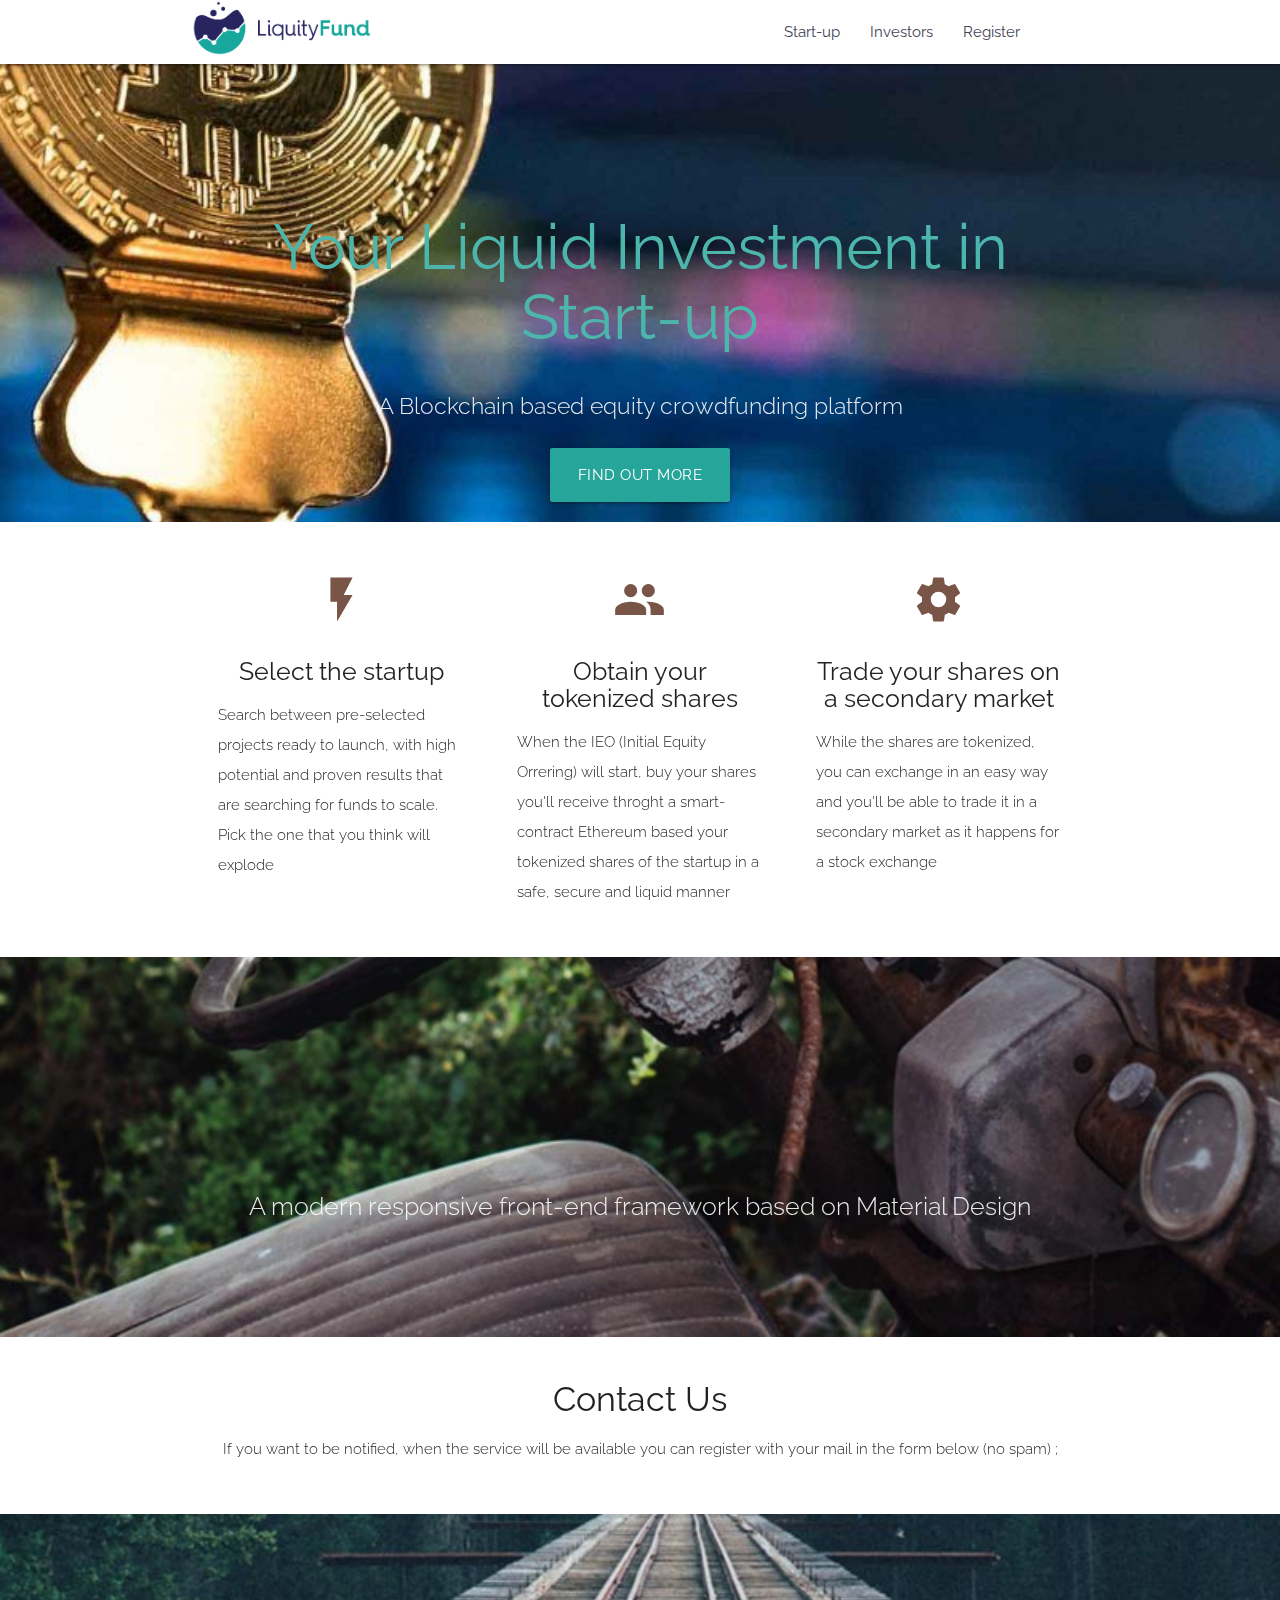
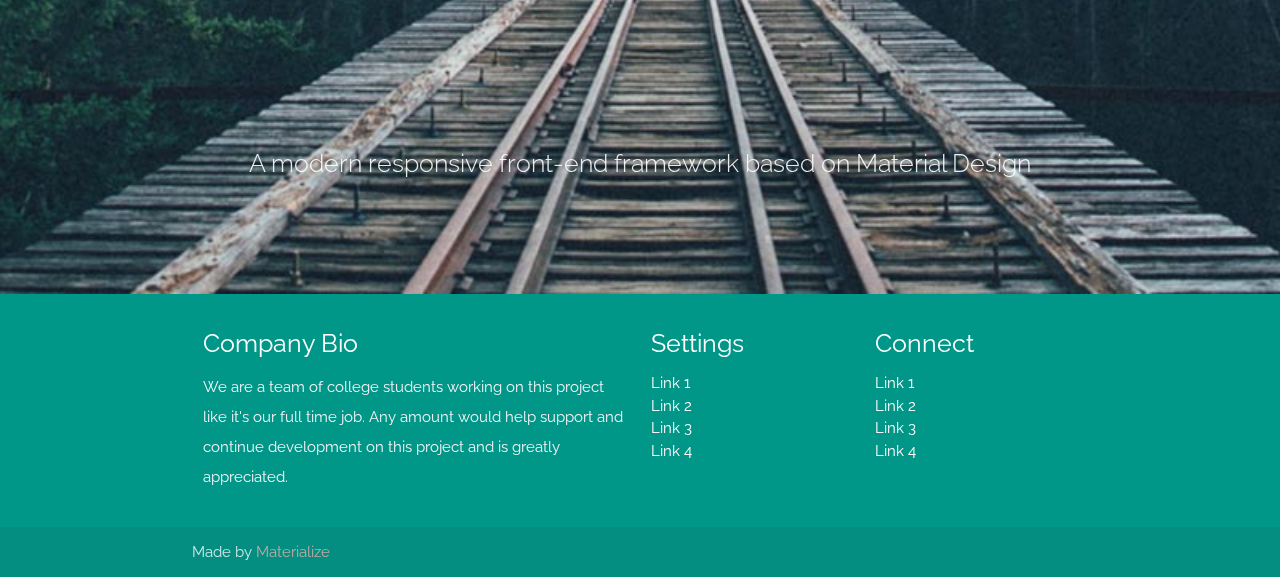
==== index.html @ 366891b7 "first commit" ====
<!DOCTYPE html>
<html lang="en">
<head>
  <meta http-equiv="Content-Type" content="text/html; charset=UTF-8"/>
  <meta name="viewport" content="width=device-width, initial-scale=1"/>
  <title>Parallax Template - Materialize</title>

  <!-- CSS  -->
  <link href="https://fonts.googleapis.com/icon?family=Material+Icons" rel="stylesheet">
  <link href="css/materialize.css" type="text/css" rel="stylesheet" media="screen,projection"/>
  <link href="css/style.css" type="text/css" rel="stylesheet" media="screen,projection"/>
  <!-- Link di Google Font -->
  <link href="https://fonts.googleapis.com/css2?family=Raleway:wght@300&display=swap" rel="stylesheet">


</head>
<body>
  <!-- Fixed Navbar -->
  <div class="navbar-fixed">
    <nav>
      <div class="nav-wrapper white container">
        <a href="./" class="brand-logo"><img id="img-logo" src="lf-logo-long.png" alt="Liquity Fund Logo"/></a>
        <ul class="right hide-on-med-and-down">
          <li><a href="">Start-up</a></li>
          <li><a href="">Investors</a></li>
          <li><a href="">Register</a></li>
        </ul>
      </div>
    </nav>
  </div>

  <div id="index-banner" class="parallax-container">
    <div class="section no-pad-bot">
      <div class="container">
        <br><br>
        <h1 class="header center teal-text text-lighten-2">Your Liquid Investment in Start-up</h2>
        <div class="row center">
          <h5 class="header_subtitle col s12 light">A Blockchain based equity crowdfunding platform</h5>
        </div>
        <div class="row center">
          <a href="http://materializecss.com/getting-started.html" id="download-button" class="btn-large waves-effect waves-light teal lighten-1 hide-on-small-and-down">Find out more</a>
        </div>
        <br><br>

      </div>
    </div>
    <div class="parallax"><img src="background1.jpg" alt="Unsplashed background img 1"></div>
  </div>


  <div class="container">
    <div class="section">

      <!--   Icon Section   -->
      <div class="row">
        <div class="col s12 m4">
          <div class="icon-block">
            <h2 class="center brown-text"><i class="material-icons">flash_on</i></h2>
            <h5 class="center">Select the startup</h5>

            <p class="light">Search between pre-selected projects ready to launch, with high potential and proven results that are searching for funds to scale. Pick the one that you think will explode</p>
          </div>
        </div>

        <div class="col s12 m4">
          <div class="icon-block">
            <h2 class="center brown-text"><i class="material-icons">group</i></h2>
            <h5 class="center">Obtain your tokenized shares</h5>

            <p class="light">When the IEO (Initial Equity Orrering) will start, buy your shares you'll receive throght a smart-contract Ethereum based your tokenized shares of the startup in a safe, secure and liquid manner</p>
          </div>
        </div>

        <div class="col s12 m4">
          <div class="icon-block">
            <h2 class="center brown-text"><i class="material-icons">settings</i></h2>
            <h5 class="center">Trade your shares on a secondary market</h5>

            <p class="light">While the shares are tokenized, you can exchange in an easy way and you'll be able to trade it in a secondary market as it happens for a stock exchange</p>
          </div>
        </div>
      </div>

    </div>
  </div>


  <div class="parallax-container valign-wrapper">
    <div class="section no-pad-bot">
      <div class="container">
        <div class="row center">
          <h5 class="header col s12 light">A modern responsive front-end framework based on Material Design</h5>
        </div>
      </div>
    </div>
    <div class="parallax"><img src="background2.jpg" alt="Unsplashed background img 2"></div>
  </div>

  <div class="container">
    <div class="section">

      <div class="row">
        <div class="col s12 center">
          <h3><i class="mdi-content-send brown-text"></i></h3>
          <h4>Contact Us</h4>
          <p class="center-align light">If you want to be notified, when the service will be available you can register with your mail in the form below (no spam)  ;</p>
        </div>
      </div>

    </div>
  </div>


  <div class="parallax-container valign-wrapper">
    <div class="section no-pad-bot">
      <div class="container">
        <div class="row center">
          <h5 class="header col s12 light">A modern responsive front-end framework based on Material Design</h5>
        </div>
      </div>
    </div>
    <div class="parallax"><img src="background3.jpg" alt="Unsplashed background img 3"></div>
  </div>

  <footer class="page-footer teal">
    <div class="container">
      <div class="row">
        <div class="col l6 s12">
          <h5 class="white-text">Company Bio</h5>
          <p class="grey-text text-lighten-4">We are a team of college students working on this project like it's our full time job. Any amount would help support and continue development on this project and is greatly appreciated.</p>


        </div>
        <div class="col l3 s12">
          <h5 class="white-text">Settings</h5>
          <ul>
            <li><a class="white-text" href="#!">Link 1</a></li>
            <li><a class="white-text" href="#!">Link 2</a></li>
            <li><a class="white-text" href="#!">Link 3</a></li>
            <li><a class="white-text" href="#!">Link 4</a></li>
          </ul>
        </div>
        <div class="col l3 s12">
          <h5 class="white-text">Connect</h5>
          <ul>
            <li><a class="white-text" href="#!">Link 1</a></li>
            <li><a class="white-text" href="#!">Link 2</a></li>
            <li><a class="white-text" href="#!">Link 3</a></li>
            <li><a class="white-text" href="#!">Link 4</a></li>
          </ul>
        </div>
      </div>
    </div>
    <div class="footer-copyright">
      <div class="container">
      Made by <a class="brown-text text-lighten-3" href="http://materializecss.com">Materialize</a>
      </div>
    </div>
  </footer>


  <!--  Scripts-->
  <script src="https://code.jquery.com/jquery-2.1.1.min.js"></script>
  <script src="js/materialize.js"></script>
  <script src="js/init.js"></script>

  </body>
</html>
---- css/style.css ----
/* Custom Stylesheet */
/**
 * Use this file to override Materialize files so you can update
 * the core Materialize files in the future
 *
 * Made By MaterializeCSS.com
 */

 body {
  font-family: 'Raleway', sans-serif;

 }

 nav {
     background-color: white;
 }

#img-logo {
    max-height: 55px;
}

nav ul a,
nav .brand-logo {
  color: #445;
}
nav .brand-logo {
  font-family: 'Raleway', sans-serif;
}

nav .brand-logo {
    /*left: 15%;
    padding-left: 10%;
    -webkit-transform: translateX(-50%);
    transform: translateX(-50%);*/
  }

nav .right {
  right: 5%;
  -webkit-transform: translateX(-20%);
    transform: translateX(-20%);
}

p {
  line-height: 2rem;
}

.sidenav-trigger {
  color: #26a69a;
}

.parallax {
  zoom: 160%;
  position: relative;
  bottom -30px;
  left 30%;

 
}
.parallax-container {
  min-height: 380px;
  line-height: 0;
  height: auto;
  color: rgba(255,255,255,.9);
}
  .parallax-container .section {
    width: 100%;
  }

  .header {
    margin-top: 15%;
  }

  .header_subtitle {
    font-size: 1.5em;
  }

@media only screen and (max-width : 992px) {
  .parallax-container .section {
    position: absolute;
    top: 40%;
  }
  #index-banner .section {
    top: 10%;
  }
}

@media only screen and (max-width : 600px) {
  #index-banner .section {
    top: 0;
  }
}

.icon-block {
  padding: 0 15px;
}
.icon-block .material-icons {
  font-size: inherit;
}

footer.page-footer {
  margin: 0;
}
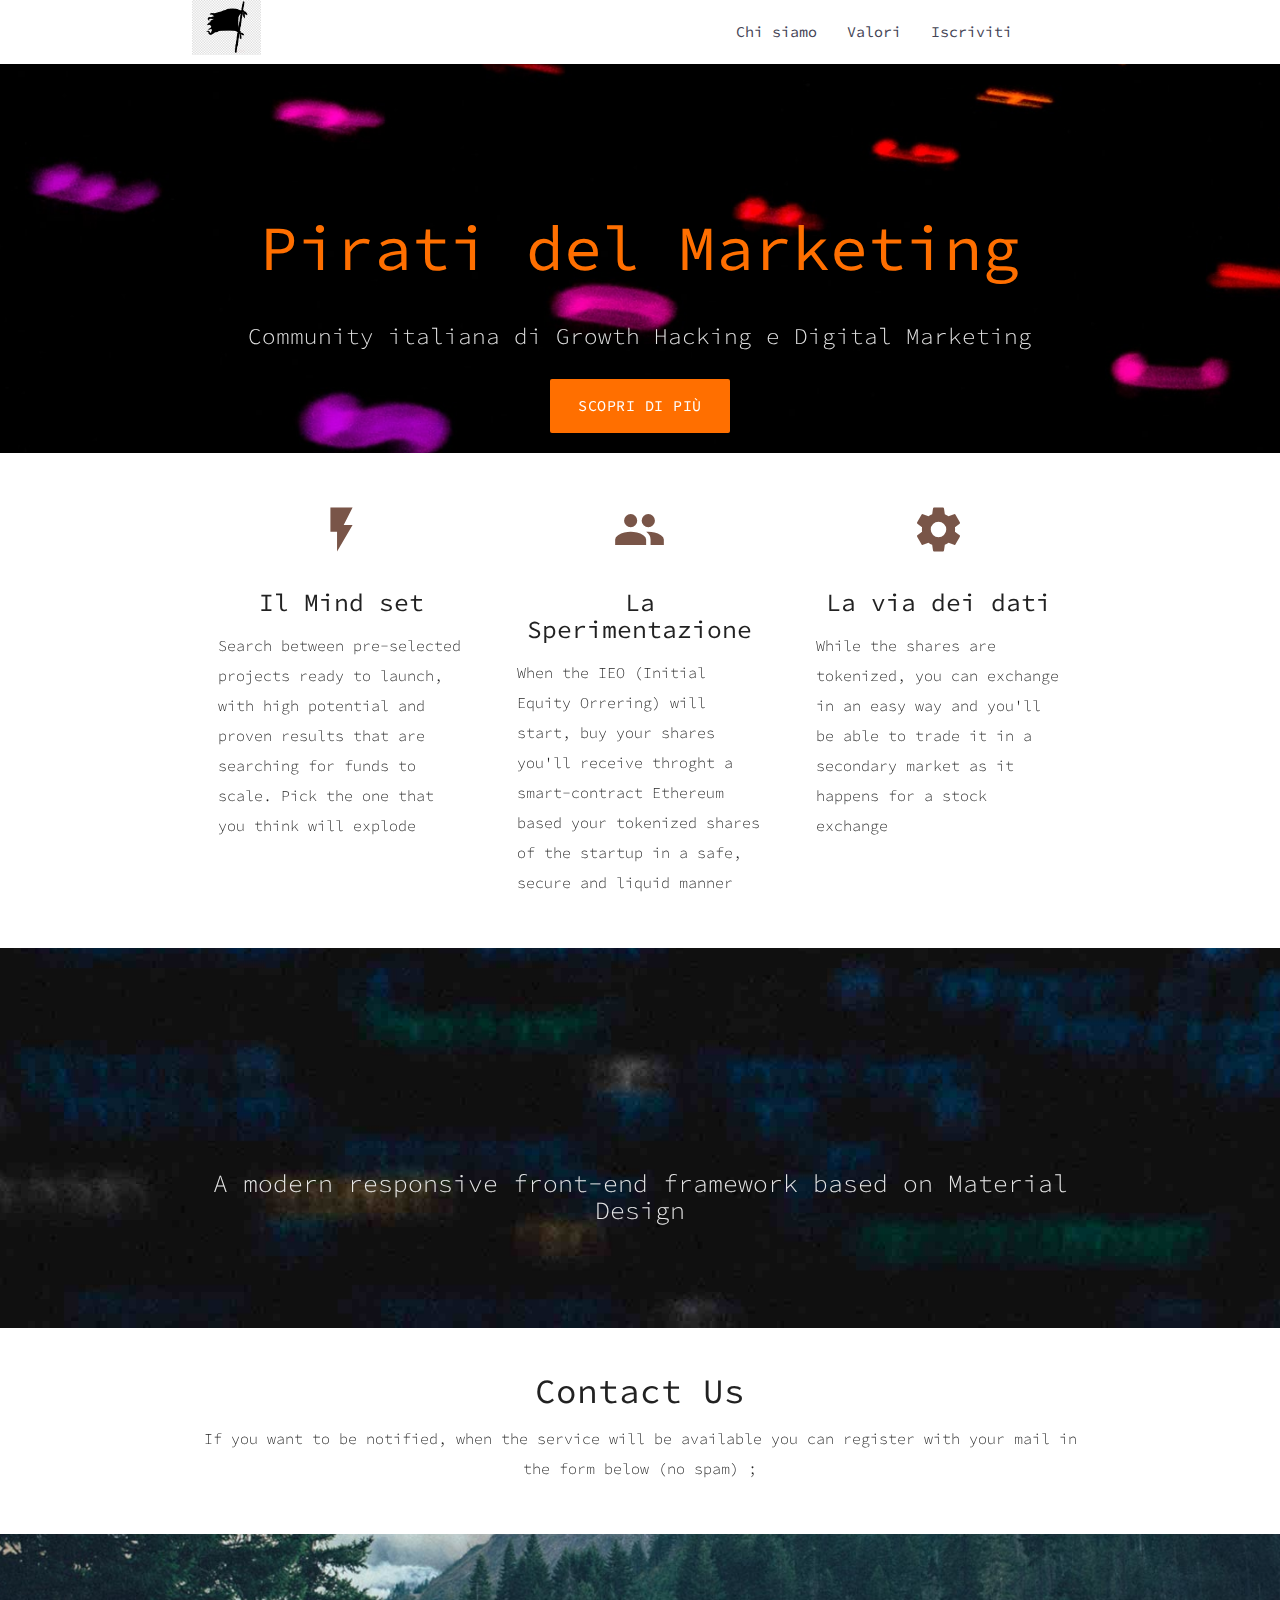
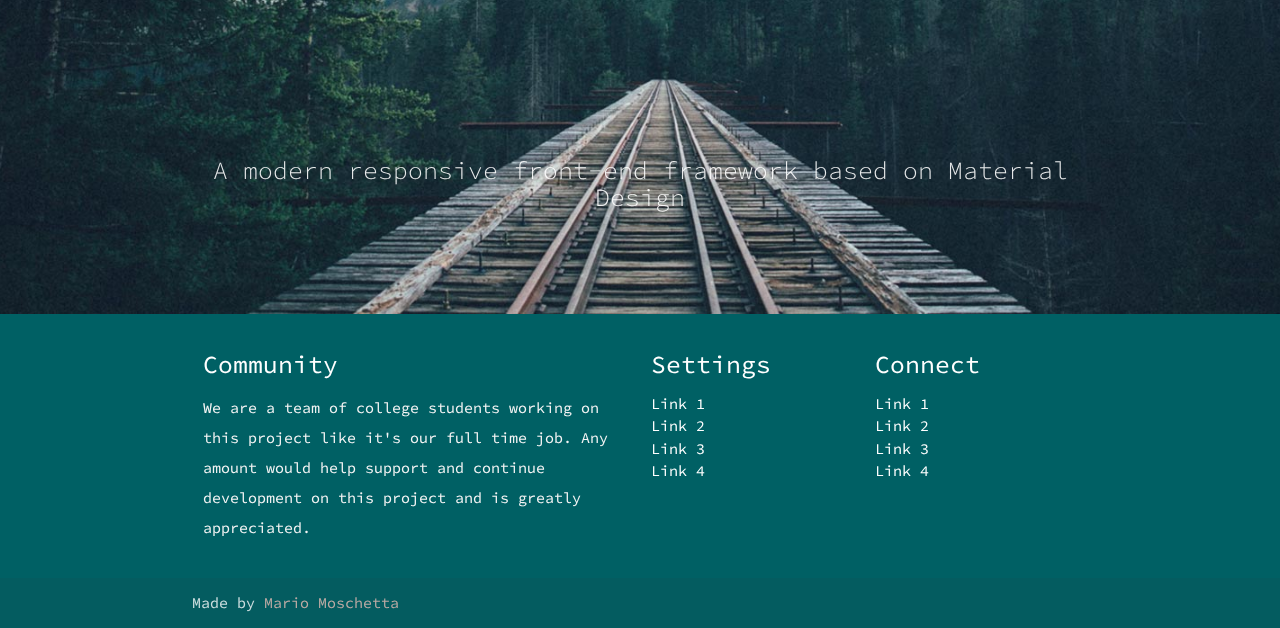
==== commit 41a0d158: "titolo e background" ====
--- a/index.html
+++ b/index.html
@@ -1,9 +1,11 @@
 <!DOCTYPE html>
 <html lang="en">
+
+
 <head>
   <meta http-equiv="Content-Type" content="text/html; charset=UTF-8"/>
   <meta name="viewport" content="width=device-width, initial-scale=1"/>
-  <title>Parallax Template - Materialize</title>
+  <title>Pirati del marketing</title>
 
   <!-- CSS  -->
   <link href="https://fonts.googleapis.com/icon?family=Material+Icons" rel="stylesheet">
@@ -11,7 +13,8 @@
   <link href="css/style.css" type="text/css" rel="stylesheet" media="screen,projection"/>
   <!-- Link di Google Font -->
   <link href="https://fonts.googleapis.com/css2?family=Raleway:wght@300&display=swap" rel="stylesheet">
-
+<link href="https://fonts.googleapis.com/css2?family=Source+Sans+Pro:ital,wght@0,200;0,300;0,400;0,600;0,700;0,900;1,200;1,300;1,400;1,600;1,700;1,900&display=swap" rel="stylesheet">
+<link href="https://fonts.googleapis.com/css2?family=Source+Code+Pro:ital,wght@0,300;0,400;0,500;0,600;0,700;0,900;1,200;1,300;1,400;1,500;1,600;1,700;1,900&display=swap" rel="stylesheet">
 
 </head>
 <body>
@@ -21,9 +24,9 @@
       <div class="nav-wrapper white container">
         <a href="./" class="brand-logo"><img id="img-logo" src="lf-logo-long.png" alt="Liquity Fund Logo"/></a>
         <ul class="right hide-on-med-and-down">
-          <li><a href="">Start-up</a></li>
-          <li><a href="">Investors</a></li>
-          <li><a href="">Register</a></li>
+          <li><a href="">Chi siamo</a></li>
+          <li><a href="">Valori</a></li>
+          <li><a href="">Iscriviti</a></li>
         </ul>
       </div>
     </nav>
@@ -32,13 +35,13 @@
   <div id="index-banner" class="parallax-container">
     <div class="section no-pad-bot">
       <div class="container">
-        <br><br>
-        <h1 class="header center teal-text text-lighten-2">Your Liquid Investment in Start-up</h2>
+        <br><br> 
+        <h1 class="header center amber-text text-darken-4">Pirati del Marketing</h2>
         <div class="row center">
-          <h5 class="header_subtitle col s12 light">A Blockchain based equity crowdfunding platform</h5>
+          <h5 class="header_subtitle col s12 light">Community italiana di Growth Hacking e Digital Marketing</h5>
         </div>
         <div class="row center">
-          <a href="http://materializecss.com/getting-started.html" id="download-button" class="btn-large waves-effect waves-light teal lighten-1 hide-on-small-and-down">Find out more</a>
+          <a href="#the-idea" class="btn-large waves-effect waves-light amber darken-4 hide-on-small-and-down">Scopri di più</a>
         </div>
         <br><br>
 
@@ -47,7 +50,8 @@
     <div class="parallax"><img src="background1.jpg" alt="Unsplashed background img 1"></div>
   </div>
 
-
+<!-- Servizio -->
+  <div id="the-idea">
   <div class="container">
     <div class="section">
 
@@ -56,7 +60,7 @@
         <div class="col s12 m4">
           <div class="icon-block">
             <h2 class="center brown-text"><i class="material-icons">flash_on</i></h2>
-            <h5 class="center">Select the startup</h5>
+            <h5 class="center">Il Mind set</h5>
 
             <p class="light">Search between pre-selected projects ready to launch, with high potential and proven results that are searching for funds to scale. Pick the one that you think will explode</p>
           </div>
@@ -65,7 +69,7 @@
         <div class="col s12 m4">
           <div class="icon-block">
             <h2 class="center brown-text"><i class="material-icons">group</i></h2>
-            <h5 class="center">Obtain your tokenized shares</h5>
+            <h5 class="center">La Sperimentazione</h5>
 
             <p class="light">When the IEO (Initial Equity Orrering) will start, buy your shares you'll receive throght a smart-contract Ethereum based your tokenized shares of the startup in a safe, secure and liquid manner</p>
           </div>
@@ -74,7 +78,7 @@
         <div class="col s12 m4">
           <div class="icon-block">
             <h2 class="center brown-text"><i class="material-icons">settings</i></h2>
-            <h5 class="center">Trade your shares on a secondary market</h5>
+            <h5 class="center">La via dei dati</h5>
 
             <p class="light">While the shares are tokenized, you can exchange in an easy way and you'll be able to trade it in a secondary market as it happens for a stock exchange</p>
           </div>
@@ -122,11 +126,11 @@
     <div class="parallax"><img src="background3.jpg" alt="Unsplashed background img 3"></div>
   </div>
 
-  <footer class="page-footer teal">
+  <footer class="page-footer  cyan darken-4">
     <div class="container">
       <div class="row">
         <div class="col l6 s12">
-          <h5 class="white-text">Company Bio</h5>
+          <h5 class="white-text">Community</h5>
           <p class="grey-text text-lighten-4">We are a team of college students working on this project like it's our full time job. Any amount would help support and continue development on this project and is greatly appreciated.</p>
 
 
@@ -153,7 +157,7 @@
     </div>
     <div class="footer-copyright">
       <div class="container">
-      Made by <a class="brown-text text-lighten-3" href="http://materializecss.com">Materialize</a>
+      Made by <a class="brown-text text-lighten-3" href="http://materializecss.com">Mario Moschetta</a>
       </div>
     </div>
   </footer>
--- a/css/style.css
+++ b/css/style.css
@@ -7,7 +7,7 @@
  */
 
  body {
-  font-family: 'Raleway', sans-serif;
+  font-family: 'Source Code Pro', monospace;
 
  }
 
@@ -49,7 +49,7 @@
 }
 
 .parallax {
-  zoom: 160%;
+  zoom: 90%;
   position: relative;
   bottom -30px;
   left 30%;
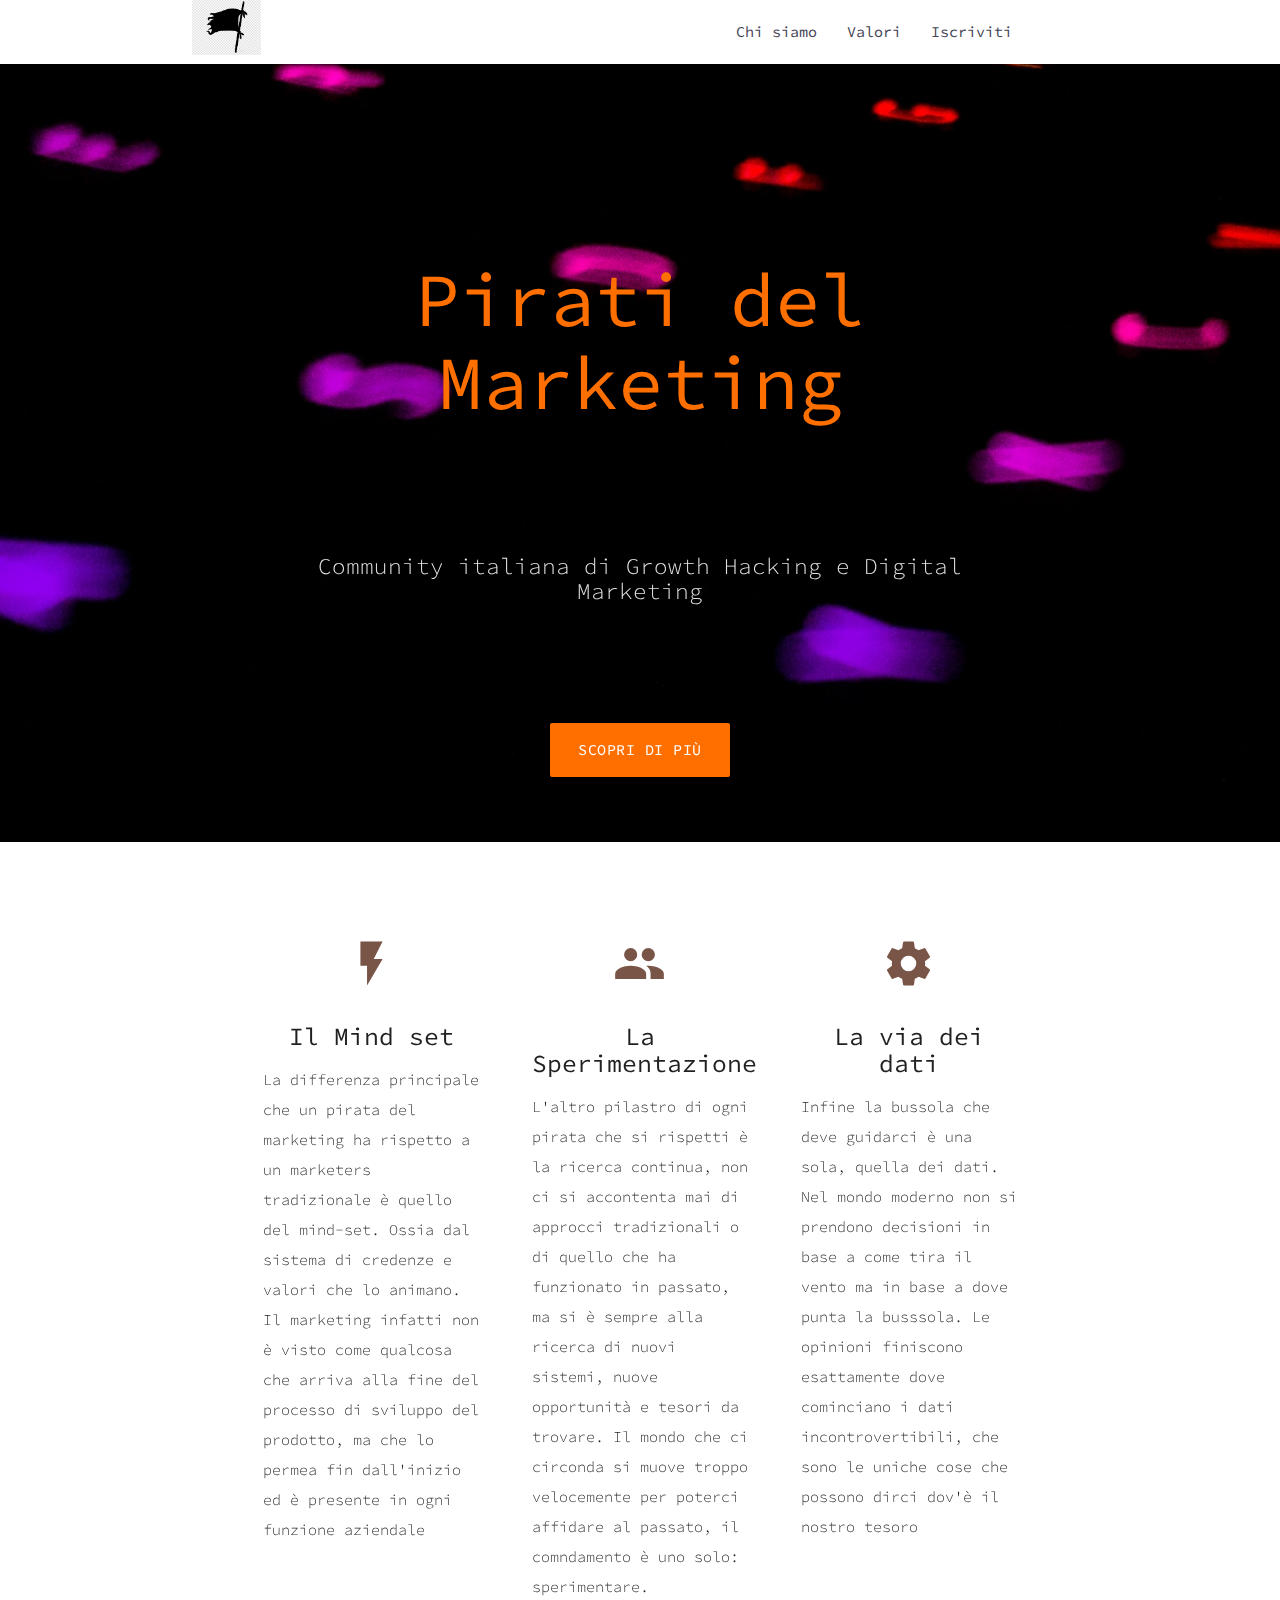
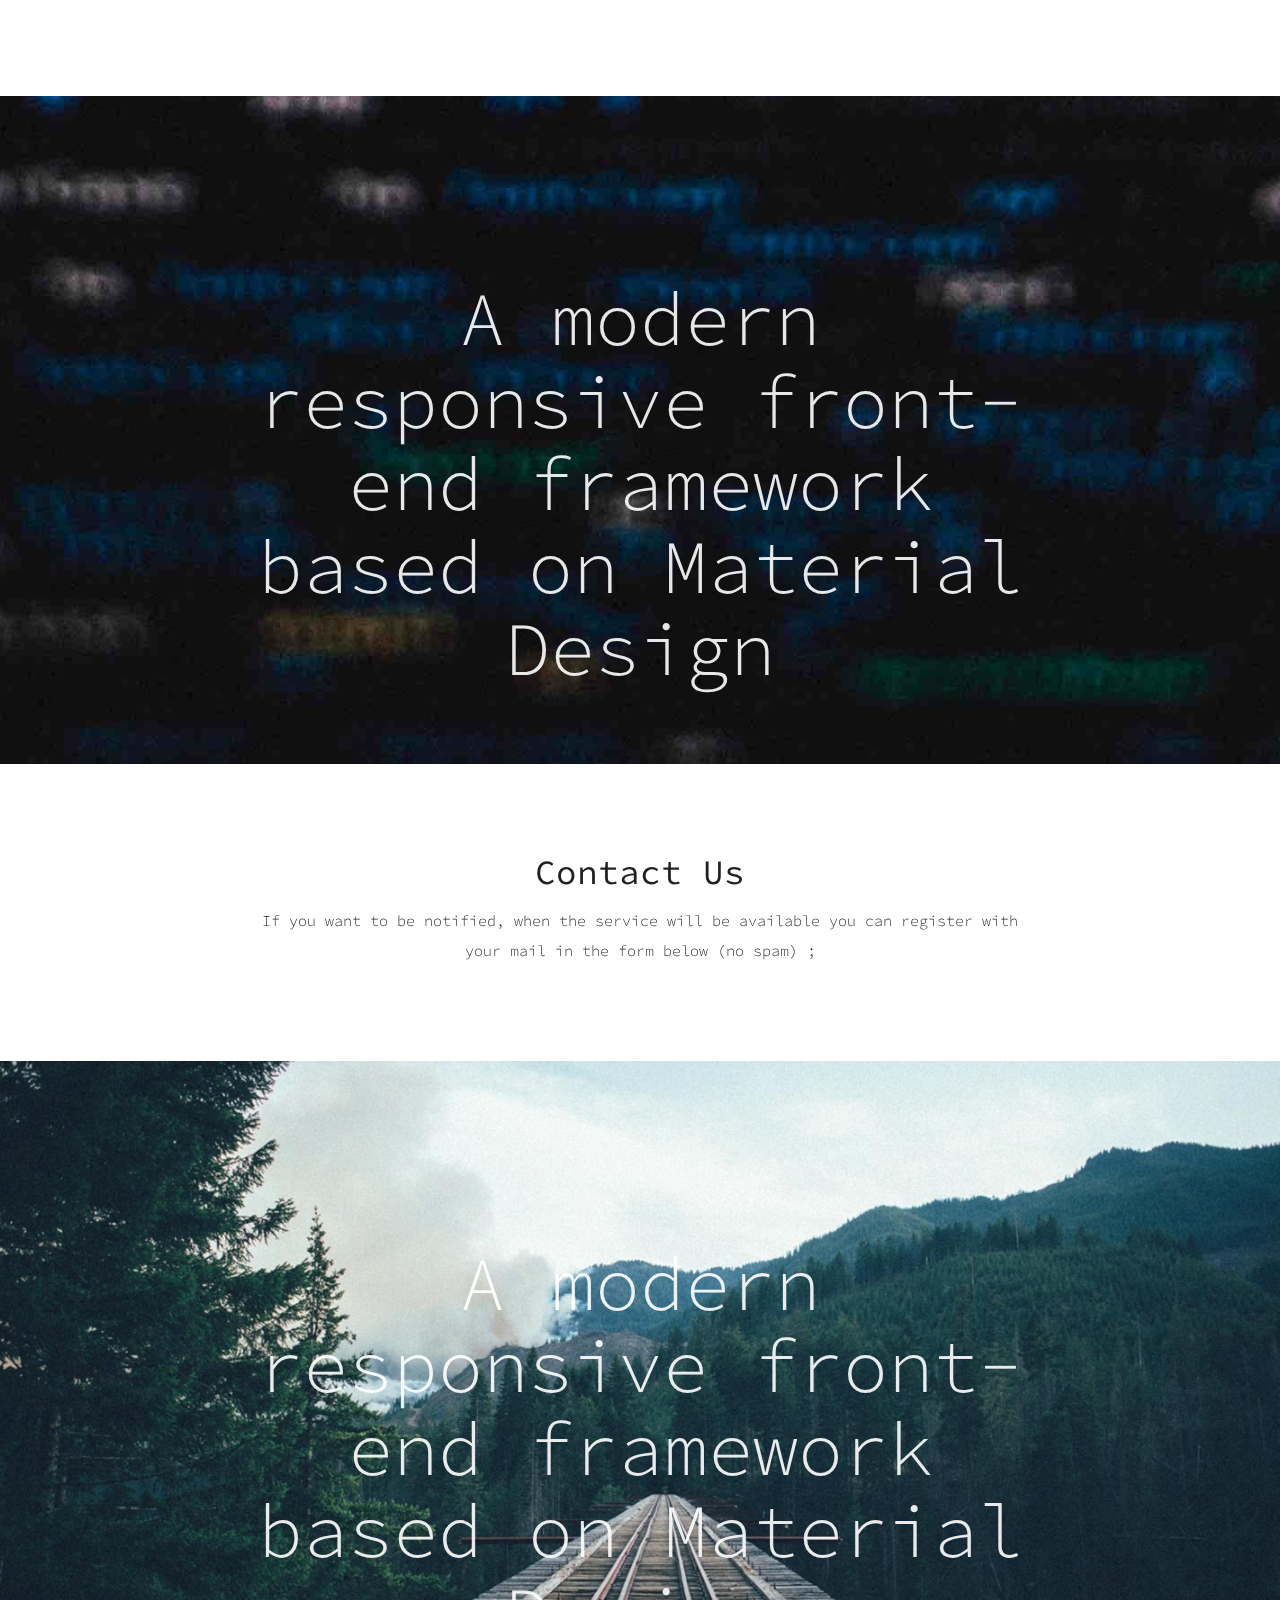
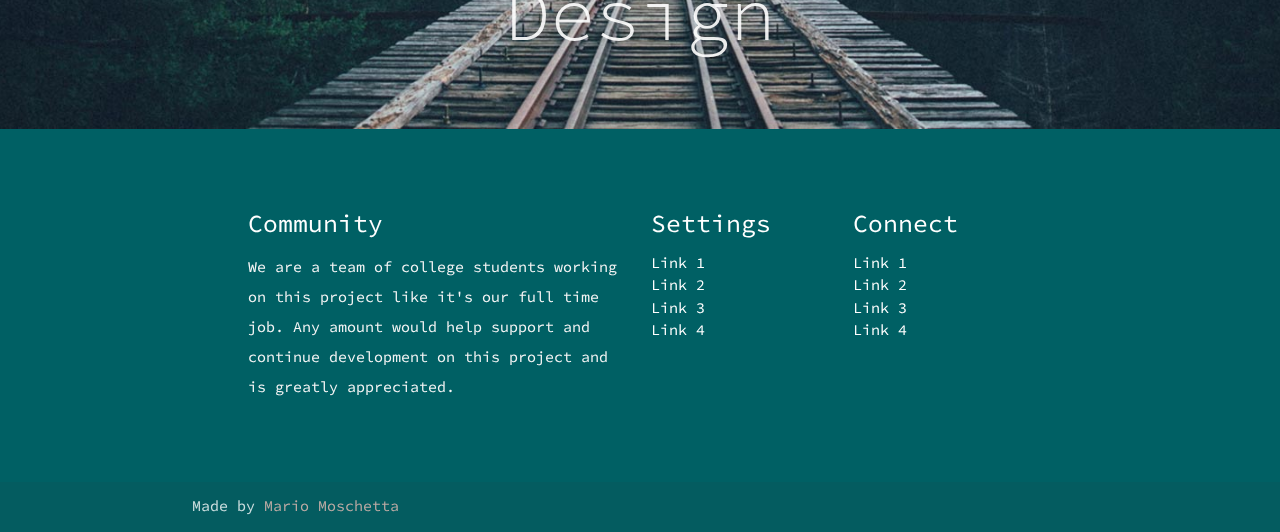
==== commit 24b1647e: "descrizione" ====
--- a/index.html
+++ b/index.html
@@ -22,7 +22,7 @@
   <div class="navbar-fixed">
     <nav>
       <div class="nav-wrapper white container">
-        <a href="./" class="brand-logo"><img id="img-logo" src="lf-logo-long.png" alt="Liquity Fund Logo"/></a>
+        <a href="./" class="brand-logo"><img id="img-logo" src="lf-logo-long.png" alt="Piratidelmarketing logo"/></a>
         <ul class="right hide-on-med-and-down">
           <li><a href="">Chi siamo</a></li>
           <li><a href="">Valori</a></li>
@@ -62,7 +62,7 @@
             <h2 class="center brown-text"><i class="material-icons">flash_on</i></h2>
             <h5 class="center">Il Mind set</h5>
 
-            <p class="light">Search between pre-selected projects ready to launch, with high potential and proven results that are searching for funds to scale. Pick the one that you think will explode</p>
+            <p class="light">La differenza principale che un pirata del marketing ha rispetto a un marketers tradizionale è quello del mind-set. Ossia dal sistema di credenze e valori che lo animano. Il marketing infatti non è visto come qualcosa che arriva alla fine del processo di sviluppo del prodotto, ma che lo permea fin dall'inizio ed è presente in ogni funzione aziendale</p>
           </div>
         </div>
 
@@ -71,7 +71,7 @@
             <h2 class="center brown-text"><i class="material-icons">group</i></h2>
             <h5 class="center">La Sperimentazione</h5>
 
-            <p class="light">When the IEO (Initial Equity Orrering) will start, buy your shares you'll receive throght a smart-contract Ethereum based your tokenized shares of the startup in a safe, secure and liquid manner</p>
+            <p class="light">L'altro pilastro di ogni pirata che si rispetti è la ricerca continua, non ci si accontenta mai di approcci tradizionali o di quello che ha funzionato in passato, ma si è sempre alla ricerca di nuovi sistemi, nuove opportunità e tesori da trovare. Il mondo che ci circonda si muove troppo velocemente per poterci affidare al passato, il comndamento è uno solo: sperimentare.</p>
           </div>
         </div>
 
@@ -80,7 +80,7 @@
             <h2 class="center brown-text"><i class="material-icons">settings</i></h2>
             <h5 class="center">La via dei dati</h5>
 
-            <p class="light">While the shares are tokenized, you can exchange in an easy way and you'll be able to trade it in a secondary market as it happens for a stock exchange</p>
+            <p class="light">Infine la bussola che deve guidarci è una sola, quella dei dati. Nel mondo moderno non si prendono decisioni in base a come tira il vento ma in base a dove punta la busssola. Le opinioni finiscono esattamente dove cominciano i dati incontrovertibili, che sono le uniche cose che possono dirci dov'è il nostro tesoro</p>
           </div>
         </div>
       </div>
--- a/css/style.css
+++ b/css/style.css
@@ -43,6 +43,25 @@
 p {
   line-height: 2rem;
 }
+
+.header {
+  padding: 5%
+}
+
+.header {
+    font-size: 5em;
+}
+
+.header_subtitle {
+  padding: 5%
+}
+
+.row
+
+{
+  padding: 5%;
+}
+
 
 .sidenav-trigger {
   color: #26a69a;
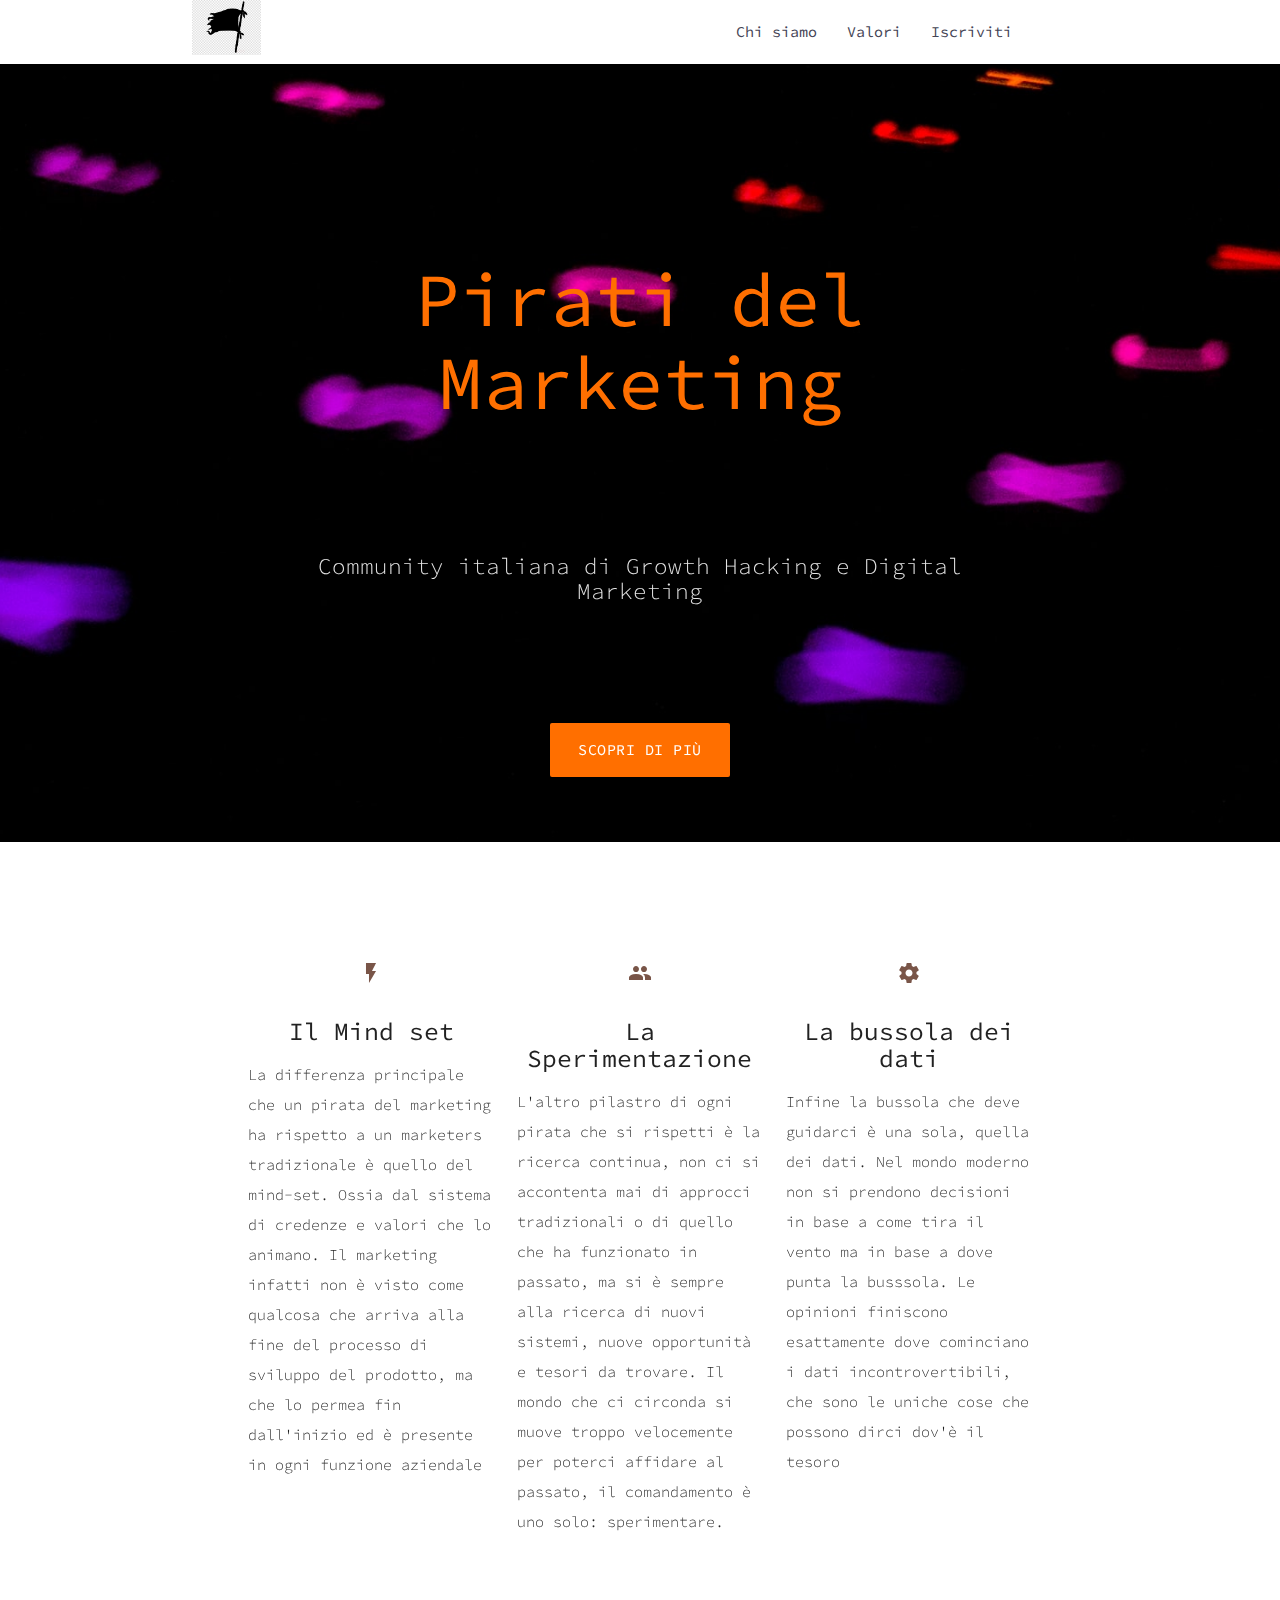
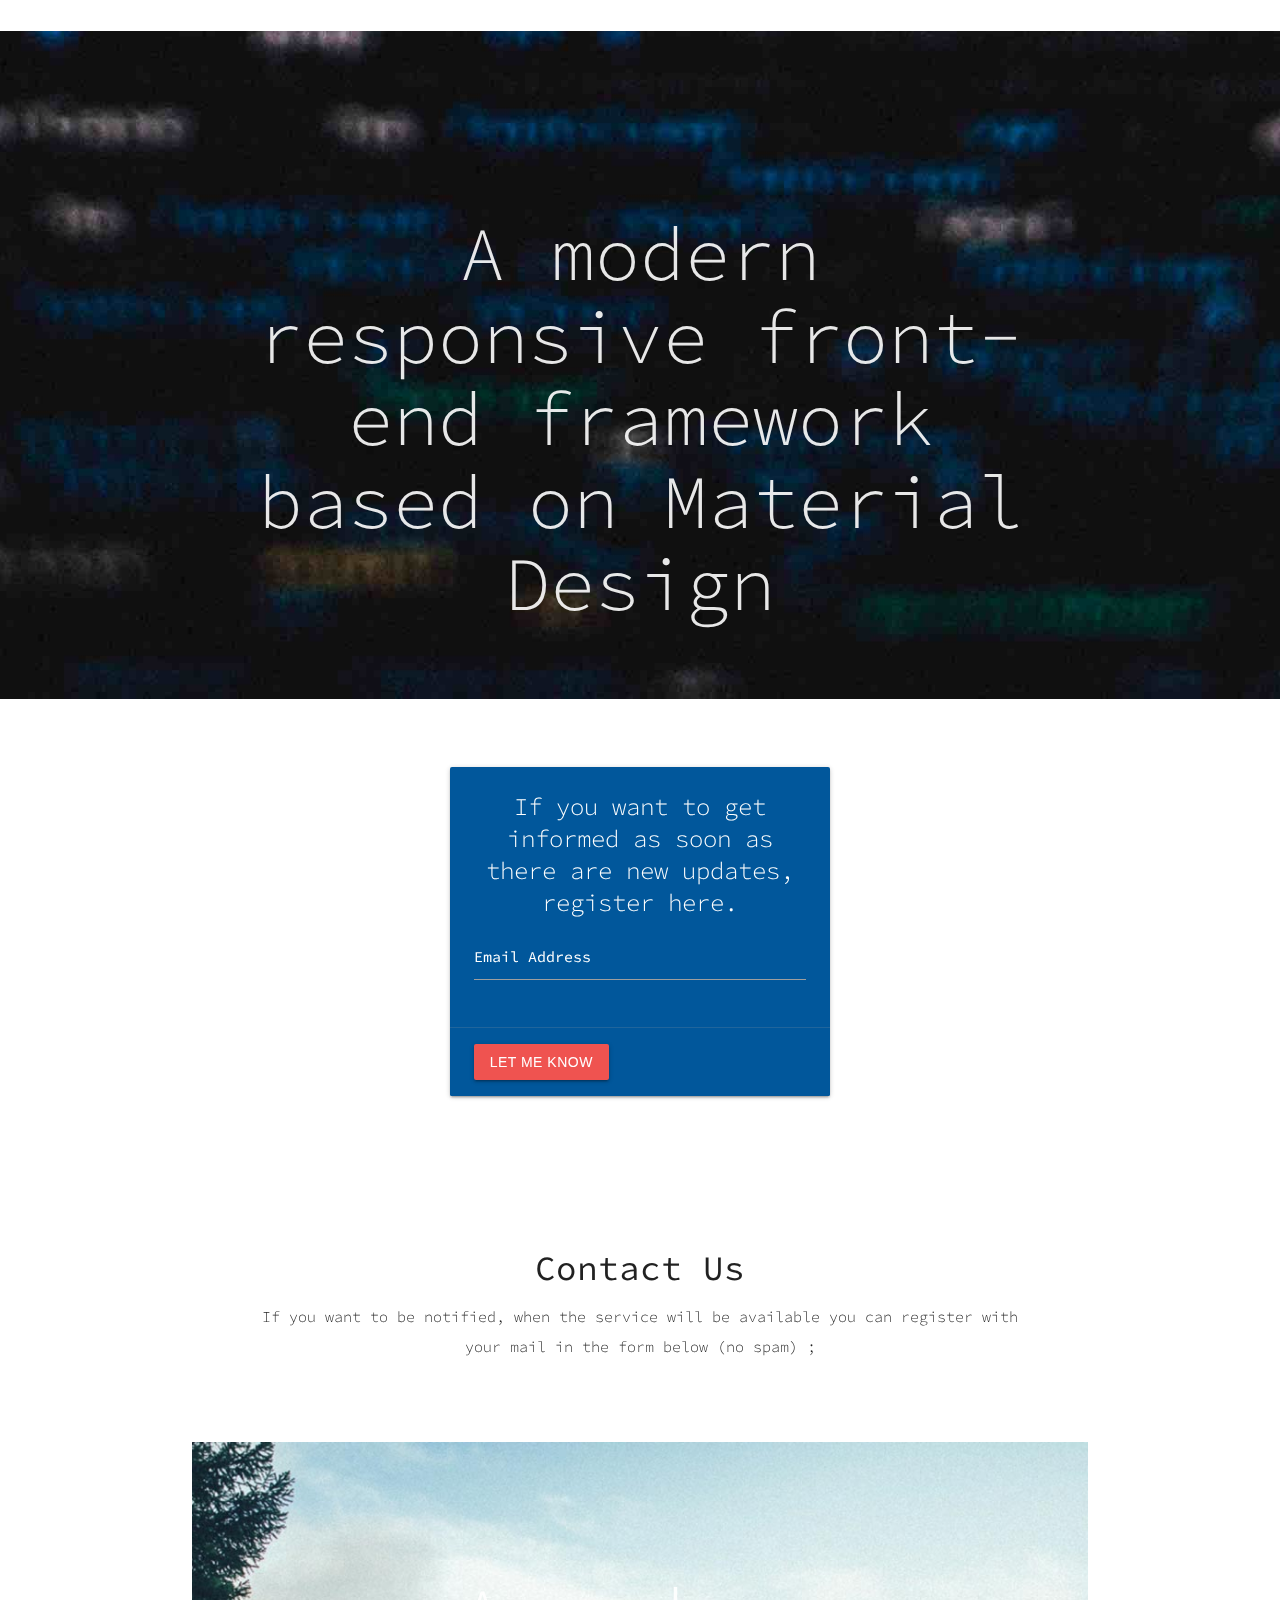
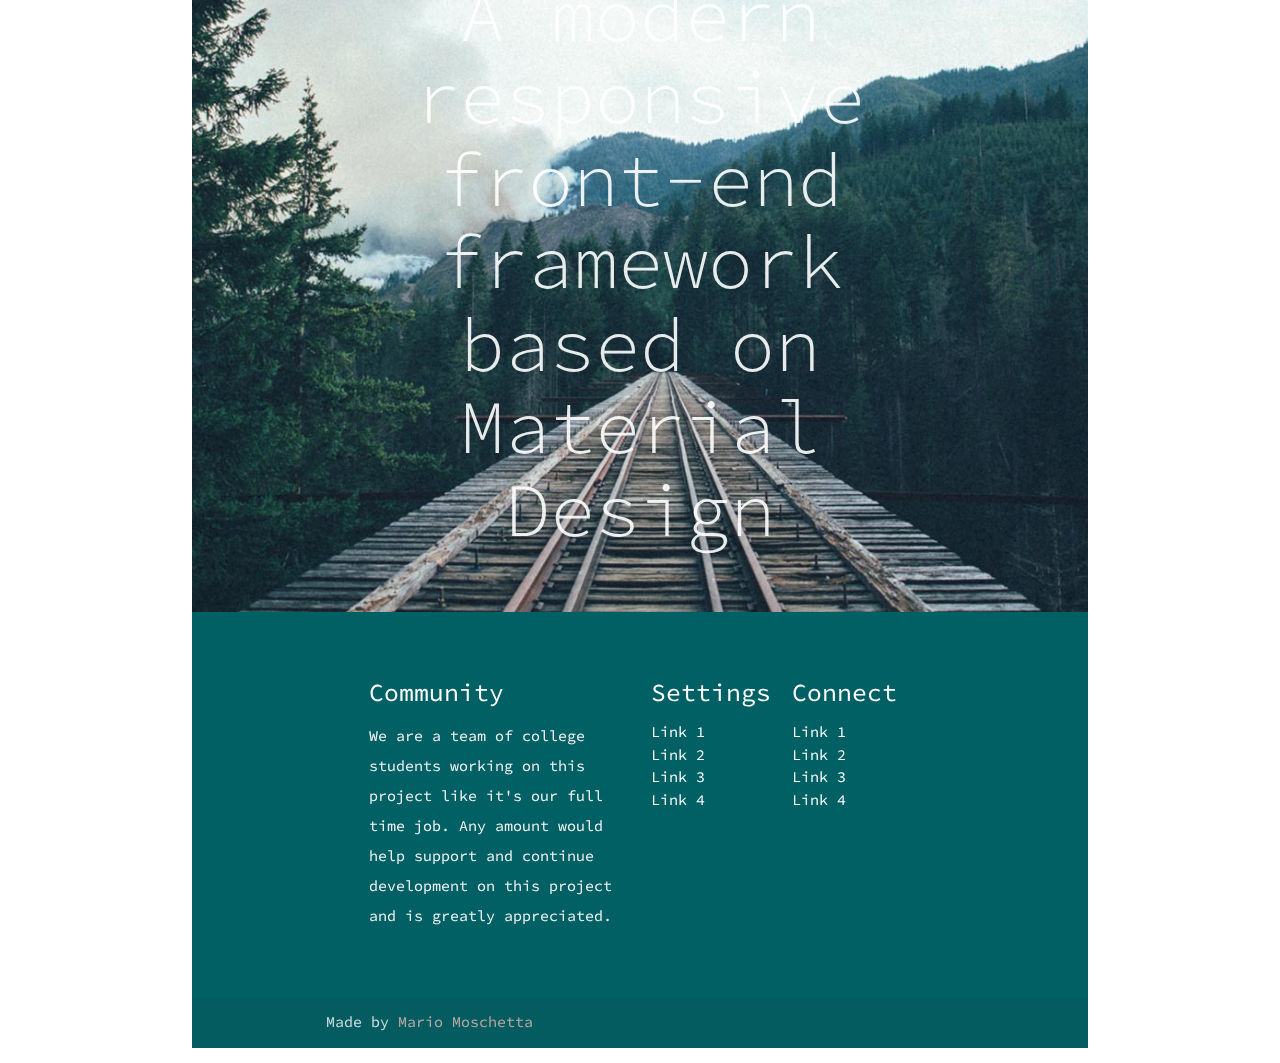
==== commit ab90ce4a: "descrizione" ====
--- a/index.html
+++ b/index.html
@@ -71,16 +71,16 @@
             <h2 class="center brown-text"><i class="material-icons">group</i></h2>
             <h5 class="center">La Sperimentazione</h5>
 
-            <p class="light">L'altro pilastro di ogni pirata che si rispetti è la ricerca continua, non ci si accontenta mai di approcci tradizionali o di quello che ha funzionato in passato, ma si è sempre alla ricerca di nuovi sistemi, nuove opportunità e tesori da trovare. Il mondo che ci circonda si muove troppo velocemente per poterci affidare al passato, il comndamento è uno solo: sperimentare.</p>
+            <p class="light">L'altro pilastro di ogni pirata che si rispetti è la ricerca continua, non ci si accontenta mai di approcci tradizionali o di quello che ha funzionato in passato, ma si è sempre alla ricerca di nuovi sistemi, nuove opportunità e tesori da trovare. Il mondo che ci circonda si muove troppo velocemente per poterci affidare al passato, il comandamento è uno solo: sperimentare.</p>
           </div>
         </div>
 
         <div class="col s12 m4">
           <div class="icon-block">
             <h2 class="center brown-text"><i class="material-icons">settings</i></h2>
-            <h5 class="center">La via dei dati</h5>
-
-            <p class="light">Infine la bussola che deve guidarci è una sola, quella dei dati. Nel mondo moderno non si prendono decisioni in base a come tira il vento ma in base a dove punta la busssola. Le opinioni finiscono esattamente dove cominciano i dati incontrovertibili, che sono le uniche cose che possono dirci dov'è il nostro tesoro</p>
+            <h5 class="center">La bussola dei dati</h5>
+
+            <p class="light">Infine la bussola che deve guidarci è una sola, quella dei dati. Nel mondo moderno non si prendono decisioni in base a come tira il vento ma in base a dove punta la busssola. Le opinioni finiscono esattamente dove cominciano i dati incontrovertibili, che sono le uniche cose che possono dirci dov'è il  tesoro</p>
           </div>
         </div>
       </div>
@@ -102,6 +102,38 @@
 
   <div class="container">
     <div class="section">
+<!--Iscriviti -->
+<!-- Begin Mailchimp Signup Form -->
+  <div id="subscribe" class="scrollspy scrollable">
+    <div id="mc_embed_signup">
+      <form action="https://fund.us4.list-manage.com/subscribe/post?u=bf48f9646dc410c810d98c1b9&amp;id=32c0d57088" method="post" id="mc-embedded-subscribe-form" name="mc-embedded-subscribe-form" class="validate" target="_blank" novalidate>
+        <div id="mc_embed_signup_scroll">
+
+          <div class="row">
+            <div class="col s12 m6 offset-m3">
+              <div class="card light-blue darken-4">
+                <div class="card-content white-text">
+                  <span class="center-align card-title">If you want to get informed as soon as there are new updates, register here.</span>
+                  <!--<span class="form-subtitle">You can unsubscribe at any time.</span>-->
+
+                  <div class="mc-field-group input-field">
+                    <label for="mce-EMAIL" class="white-text">Email Address</label>
+                    <input type="email" value="" name="EMAIL" class="required email white-text" id="mce-EMAIL">
+                  </div>
+                  <div id="mce-responses" class="clear">
+                    <div class="response" id="mce-error-response" style="display:none"></div>
+                    <div class="response" id="mce-success-response" style="display:none"></div>
+                  </div>
+
+                </div>
+                <div class="card-action centered-item">
+                  <!-- real people should not fill this in and expect good things - do not remove this or risk from bot signups-->
+                  <div style="position: absolute; left: -5000px;" aria-hidden="true"><input type="text" name="b_bf48f9646dc410c810d98c1b9_32c0d57088" tabindex="-1" value=""></div>
+                  <div class="clear"><input type="submit" value="Let me know" name="subscribe" id="mc-embedded-subscribe" class="button btn white-text red lighten-1"></div>
+                </div>
+              </div>
+            </div>
+          </div>
 
       <div class="row">
         <div class="col s12 center">
@@ -167,6 +199,9 @@
   <script src="https://code.jquery.com/jquery-2.1.1.min.js"></script>
   <script src="js/materialize.js"></script>
   <script src="js/init.js"></script>
+  <script $(document).ready(function() {
+  $('select').material_select();
+});>
 
   </body>
 </html>
--- a/css/style.css
+++ b/css/style.css
@@ -98,6 +98,12 @@
     position: absolute;
     top: 40%;
   }
+
+@media only screen and (max-width : 992px) {
+  .header {
+    font-size: 4em;
+  }
+
   #index-banner .section {
     top: 10%;
   }
@@ -109,6 +115,10 @@
   }
 }
 
+
+
+
+
 .icon-block {
   padding: 0 15px;
 }
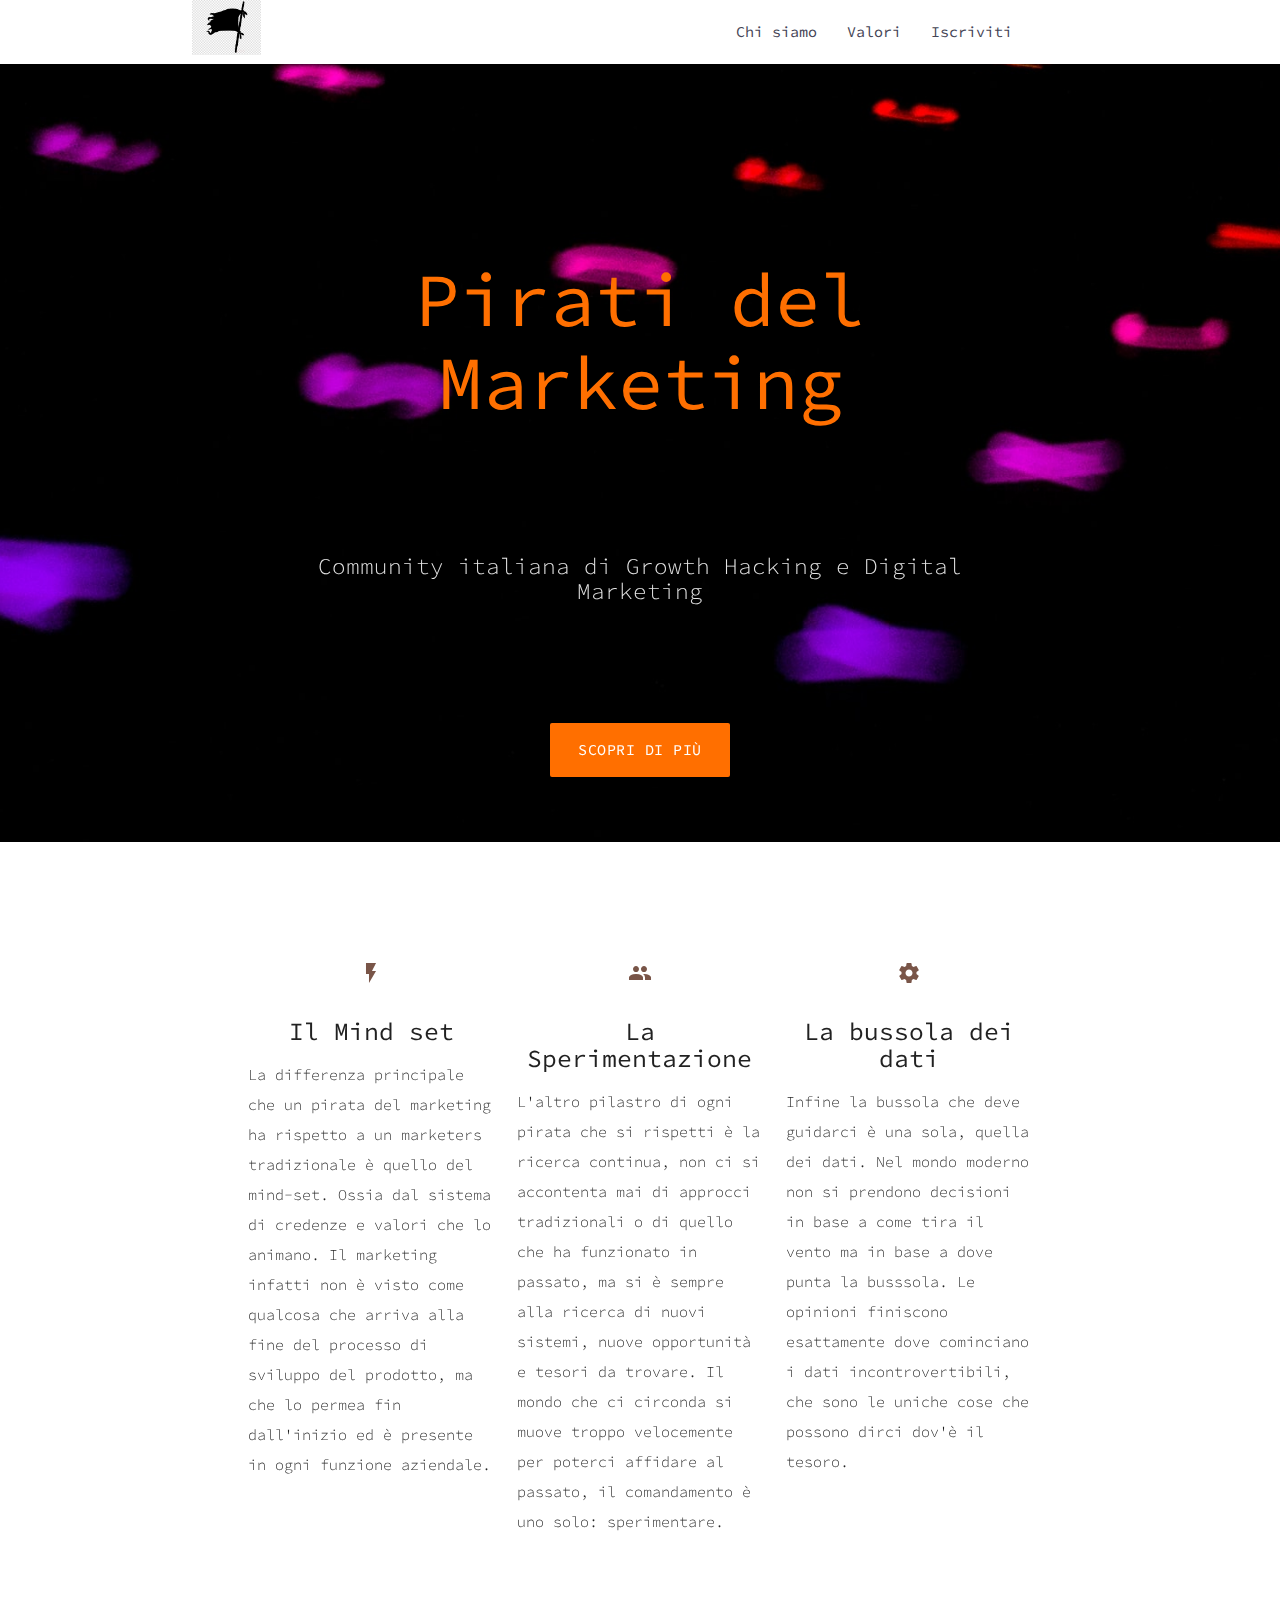
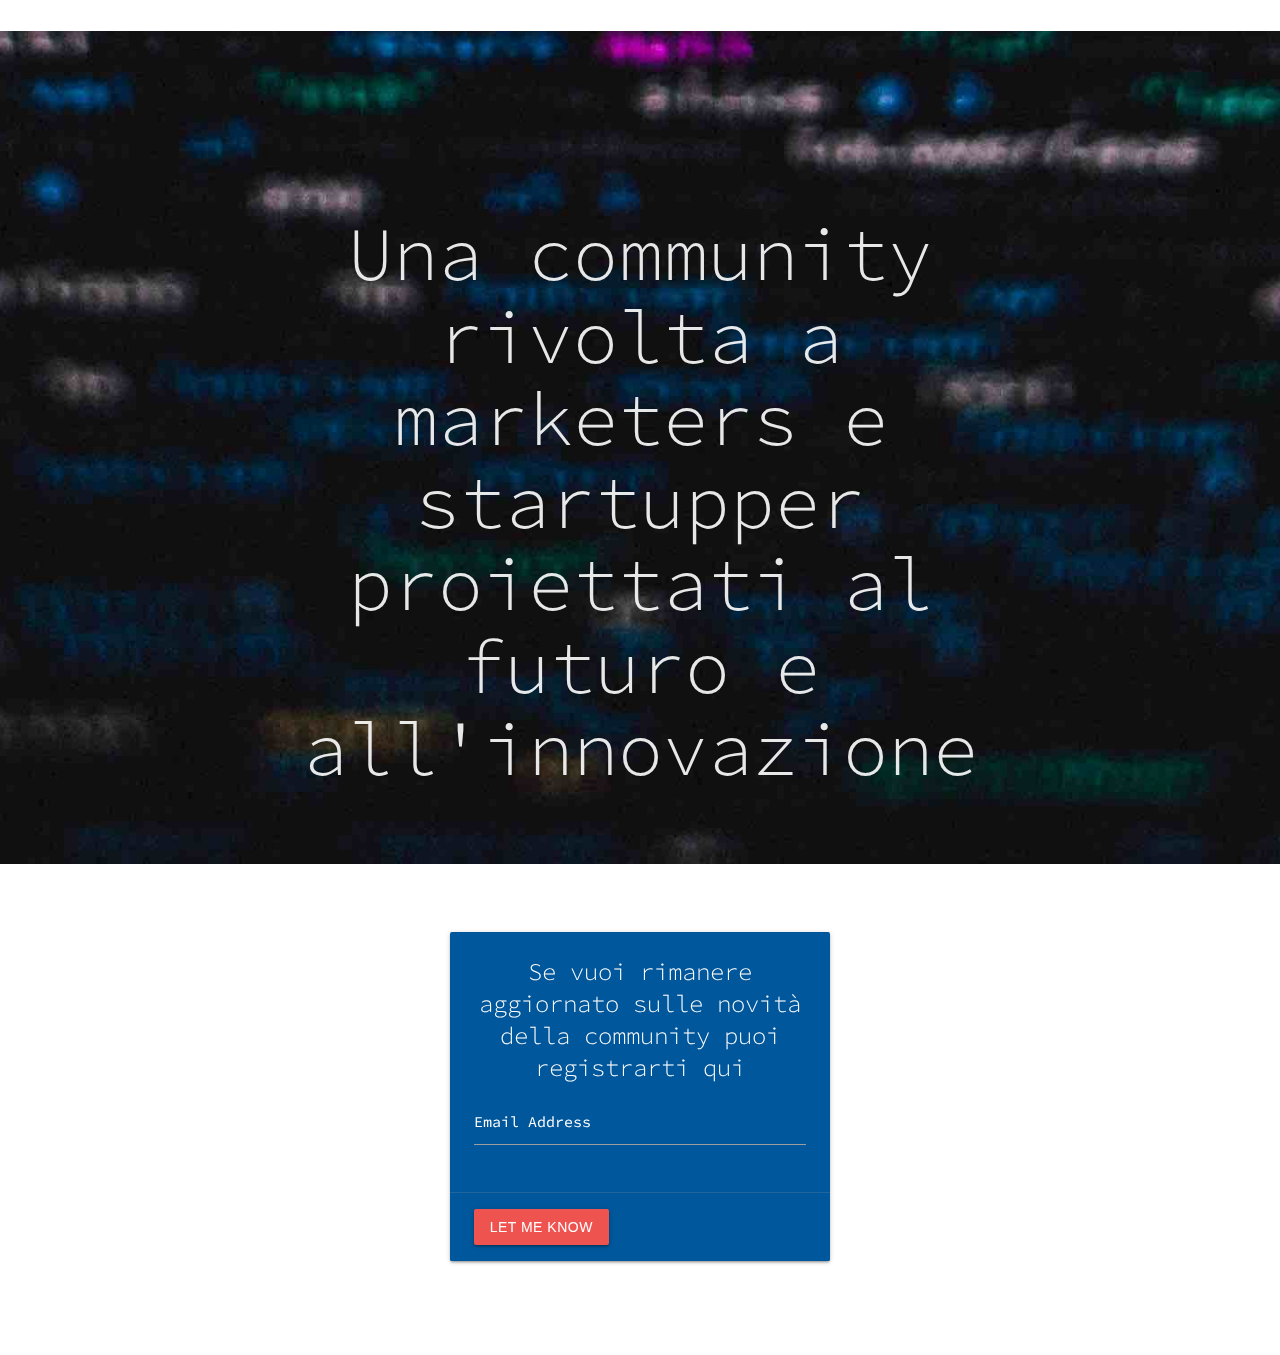
==== commit 109ed1fa: "testi modificati" ====
--- a/index.html
+++ b/index.html
@@ -62,7 +62,7 @@
             <h2 class="center brown-text"><i class="material-icons">flash_on</i></h2>
             <h5 class="center">Il Mind set</h5>
 
-            <p class="light">La differenza principale che un pirata del marketing ha rispetto a un marketers tradizionale è quello del mind-set. Ossia dal sistema di credenze e valori che lo animano. Il marketing infatti non è visto come qualcosa che arriva alla fine del processo di sviluppo del prodotto, ma che lo permea fin dall'inizio ed è presente in ogni funzione aziendale</p>
+            <p class="light">La differenza principale che un pirata del marketing ha rispetto a un marketers tradizionale è quello del mind-set. Ossia dal sistema di credenze e valori che lo animano. Il marketing infatti non è visto come qualcosa che arriva alla fine del processo di sviluppo del prodotto, ma che lo permea fin dall'inizio ed è presente in ogni funzione aziendale.</p>
           </div>
         </div>
 
@@ -80,7 +80,7 @@
             <h2 class="center brown-text"><i class="material-icons">settings</i></h2>
             <h5 class="center">La bussola dei dati</h5>
 
-            <p class="light">Infine la bussola che deve guidarci è una sola, quella dei dati. Nel mondo moderno non si prendono decisioni in base a come tira il vento ma in base a dove punta la busssola. Le opinioni finiscono esattamente dove cominciano i dati incontrovertibili, che sono le uniche cose che possono dirci dov'è il  tesoro</p>
+            <p class="light">Infine la bussola che deve guidarci è una sola, quella dei dati. Nel mondo moderno non si prendono decisioni in base a come tira il vento ma in base a dove punta la busssola. Le opinioni finiscono esattamente dove cominciano i dati incontrovertibili, che sono le uniche cose che possono dirci dov'è il  tesoro.</p>
           </div>
         </div>
       </div>
@@ -93,7 +93,7 @@
     <div class="section no-pad-bot">
       <div class="container">
         <div class="row center">
-          <h5 class="header col s12 light">A modern responsive front-end framework based on Material Design</h5>
+          <h5 class="header col s12 light">Una community rivolta a marketers e startupper proiettati al futuro e all'innovazione</h5>
         </div>
       </div>
     </div>
@@ -113,7 +113,7 @@
             <div class="col s12 m6 offset-m3">
               <div class="card light-blue darken-4">
                 <div class="card-content white-text">
-                  <span class="center-align card-title">If you want to get informed as soon as there are new updates, register here.</span>
+                  <span class="center-align card-title">Se vuoi rimanere aggiornato sulle novità della community puoi registrarti qui</span>
                   <!--<span class="form-subtitle">You can unsubscribe at any time.</span>-->
 
                   <div class="mc-field-group input-field">
@@ -134,7 +134,7 @@
               </div>
             </div>
           </div>
-
+<!-- 
       <div class="row">
         <div class="col s12 center">
           <h3><i class="mdi-content-send brown-text"></i></h3>
@@ -193,7 +193,7 @@
       </div>
     </div>
   </footer>
-
+-->
 
   <!--  Scripts-->
   <script src="https://code.jquery.com/jquery-2.1.1.min.js"></script>
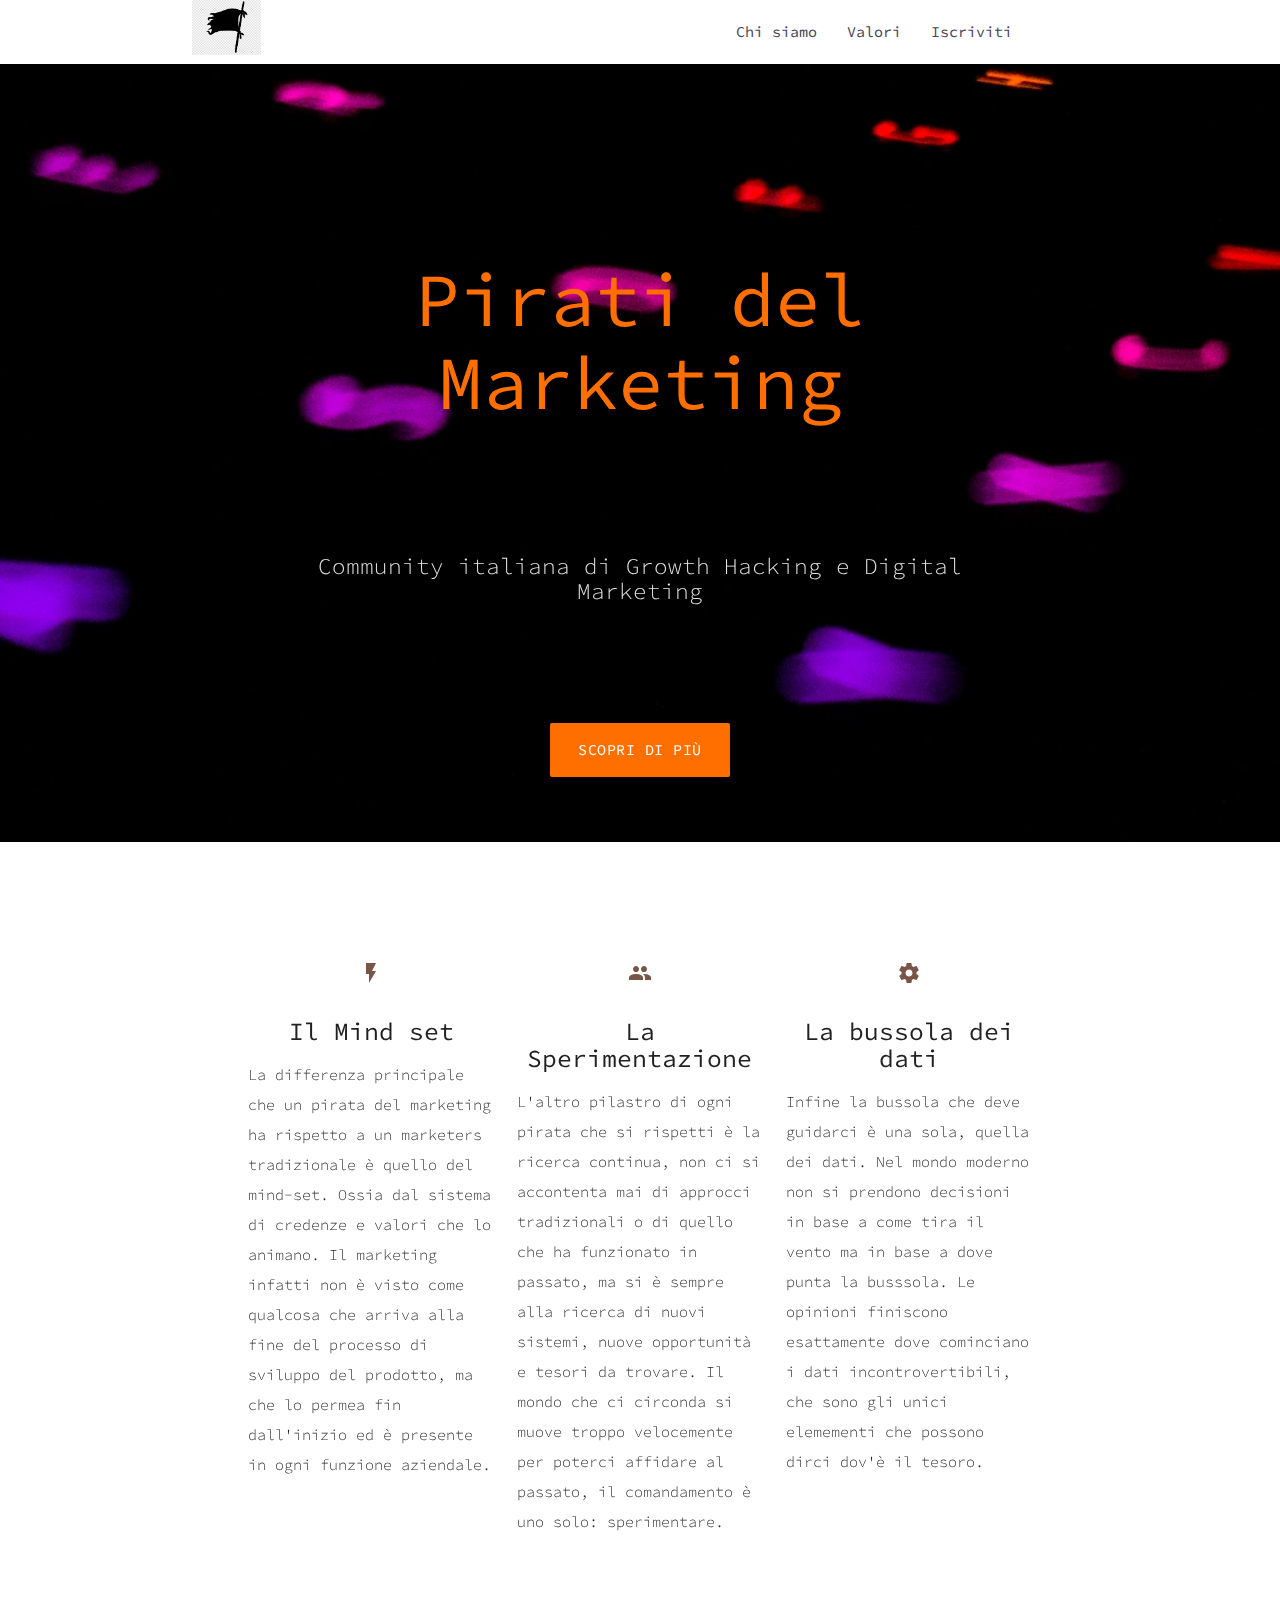
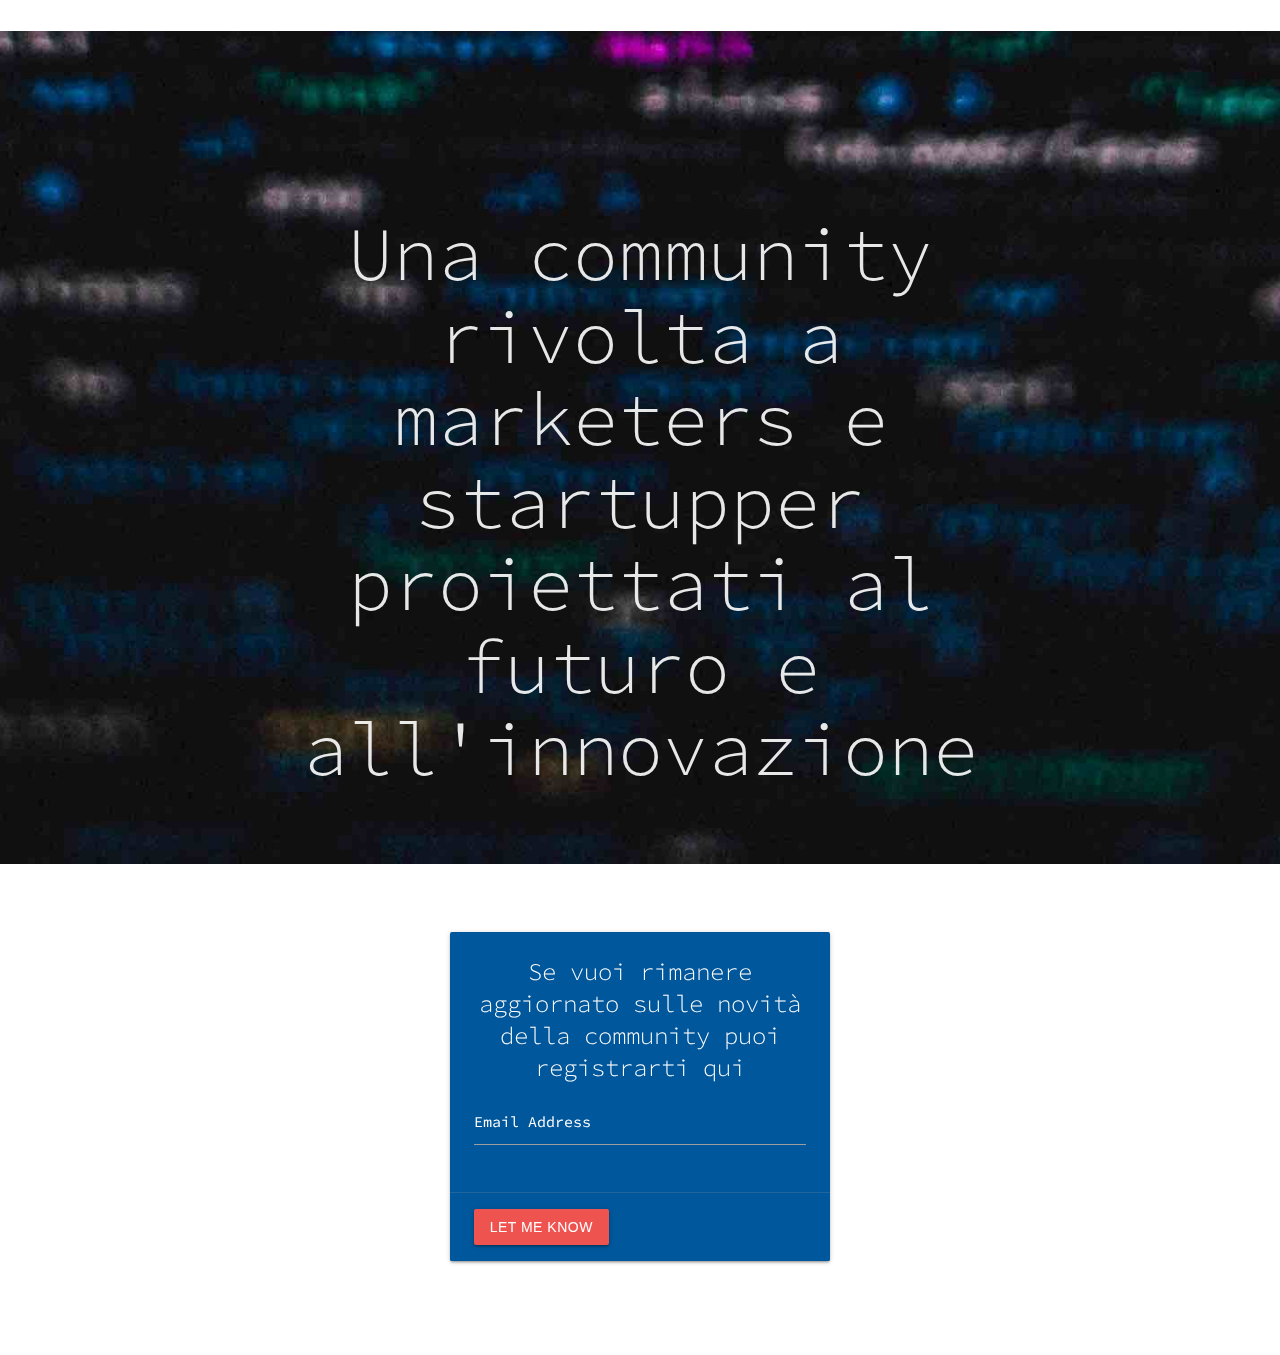
==== commit 6ae3f1d3: "testi modificati" ====
--- a/index.html
+++ b/index.html
@@ -80,7 +80,7 @@
             <h2 class="center brown-text"><i class="material-icons">settings</i></h2>
             <h5 class="center">La bussola dei dati</h5>
 
-            <p class="light">Infine la bussola che deve guidarci è una sola, quella dei dati. Nel mondo moderno non si prendono decisioni in base a come tira il vento ma in base a dove punta la busssola. Le opinioni finiscono esattamente dove cominciano i dati incontrovertibili, che sono le uniche cose che possono dirci dov'è il  tesoro.</p>
+            <p class="light">Infine la bussola che deve guidarci è una sola, quella dei dati. Nel mondo moderno non si prendono decisioni in base a come tira il vento ma in base a dove punta la busssola. Le opinioni finiscono esattamente dove cominciano i dati incontrovertibili, che sono gli unici elemementi che possono dirci dov'è il  tesoro.</p>
           </div>
         </div>
       </div>
